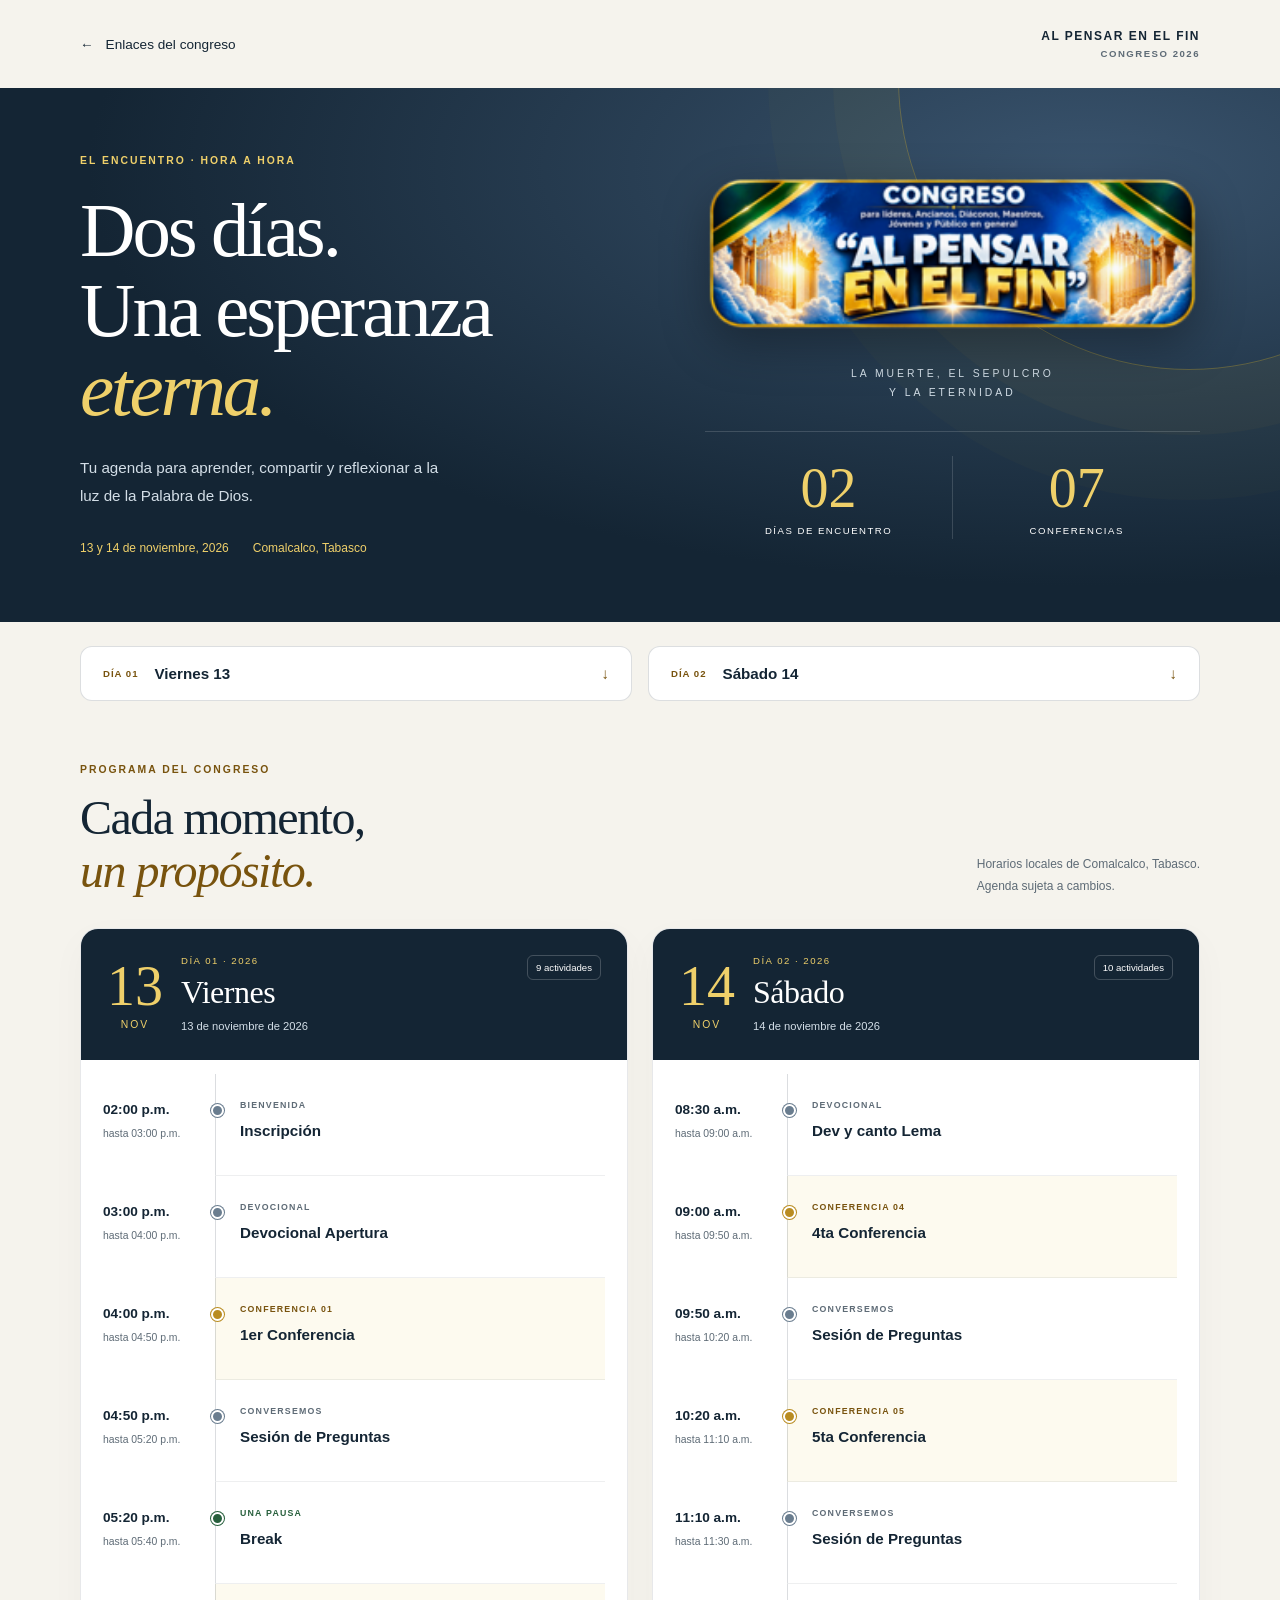
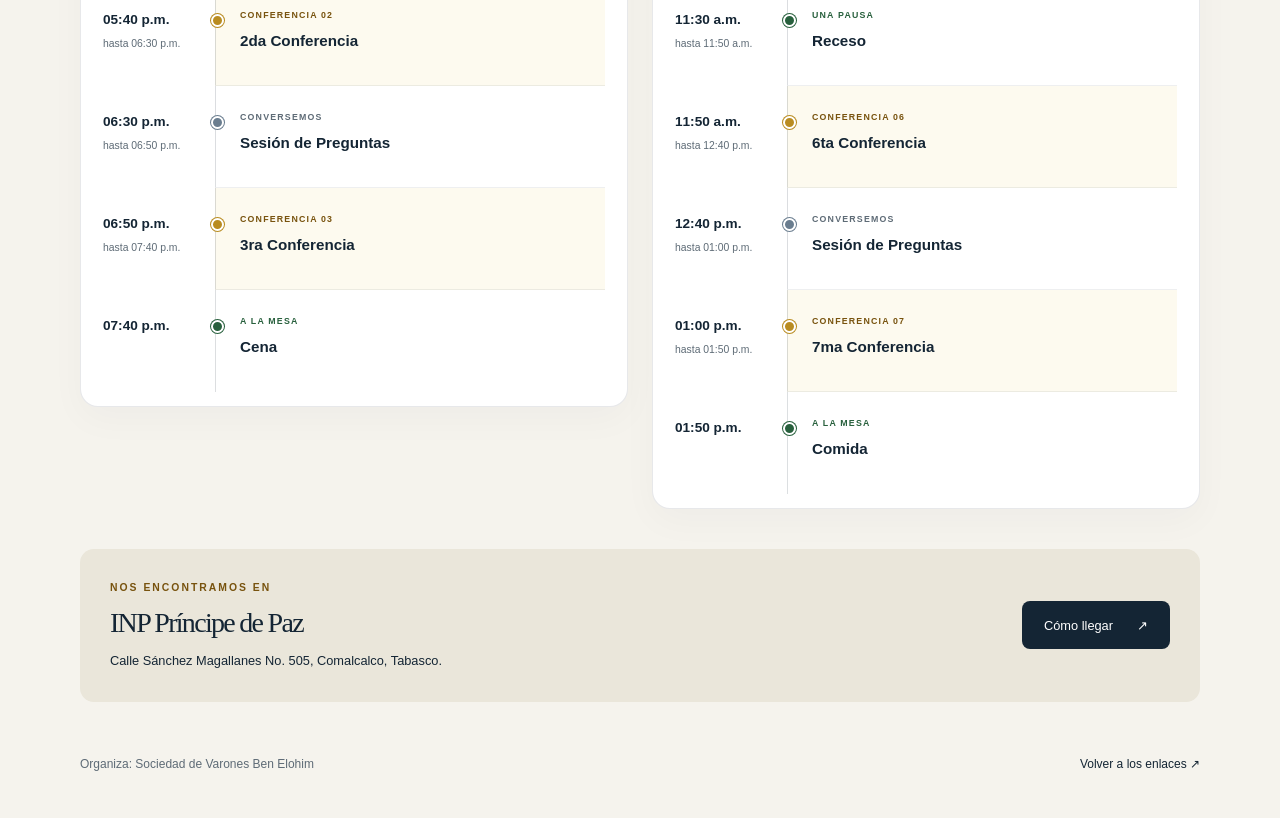
==== agenda.html @ 8ae7849b "Added agenda" ====
<!doctype html>
<html lang="es">
<head>
  <meta charset="UTF-8">
  <meta name="viewport" content="width=device-width, initial-scale=1">
  <meta name="theme-color" content="#142534">
  <meta name="description" content="Agenda del congreso Al pensar en el fin. Consulta los horarios de las conferencias y actividades del 13 y 14 de noviembre de 2026 en Comalcalco, Tabasco.">
  <title>Agenda — Al pensar en el fin</title>
  <link rel="stylesheet" href="styles.css">
  <link rel="stylesheet" href="agenda.css">
</head>
<body class="program-page">
  <a class="skip-link" href="#contenido">Saltar al contenido</a>
  <header class="program-topbar program-container">
    <a class="program-back" href="enlaces.html"><span aria-hidden="true">←</span> Enlaces del congreso</a>
    <a class="program-brand" href="index.html">AL PENSAR EN EL FIN <span>CONGRESO 2026</span></a>
  </header>
  <main id="contenido">
    <section class="program-hero" aria-labelledby="program-title">
      <div class="program-container program-hero-grid">
        <div>
          <p class="program-eyebrow">EL ENCUENTRO · HORA A HORA</p>
          <h1 id="program-title">Dos días.<br>Una esperanza<br><em>eterna.</em></h1>
          <p class="program-intro">Tu agenda para aprender, compartir y reflexionar a la luz de la Palabra de Dios.</p>
          <div class="program-facts"><span>13 y 14 de noviembre, 2026</span><span>Comalcalco, Tabasco</span></div>
        </div>
        <div class="program-art">
          <img src="img/header_img.png" alt="Congreso Al pensar en el fin" width="297" height="99" fetchpriority="high">
          <p>LA MUERTE, EL SEPULCRO<br>Y LA ETERNIDAD</p>
          <div class="program-stats"><div><strong>02</strong><span>DÍAS DE ENCUENTRO</span></div><div><strong>07</strong><span>CONFERENCIAS</span></div></div>
        </div>
      </div>
    </section>
    <div class="program-container">
      <nav class="program-days" aria-label="Ir al día de la agenda">
        <a href="#viernes"><span>DÍA 01</span> Viernes 13 <span aria-hidden="true">↓</span></a>
        <a href="#sabado"><span>DÍA 02</span> Sábado 14 <span aria-hidden="true">↓</span></a>
      </nav>
      <div class="program-section-heading"><div><p class="program-eyebrow">PROGRAMA DEL CONGRESO</p><h2>Cada momento,<br><em>un propósito.</em></h2></div><p>Horarios locales de Comalcalco, Tabasco.<br>Agenda sujeta a cambios.</p></div>
      <div class="program-grid">
        <section class="program-day" id="viernes" aria-labelledby="viernes-title">
          <header class="program-day-header"><div class="program-day-number" aria-hidden="true">13<span>NOV</span></div><div><p>DÍA 01 · 2026</p><h2 id="viernes-title">Viernes</h2><time datetime="2026-11-13">13 de noviembre de 2026</time></div><span class="program-day-total">9 actividades</span></header>
          <ol class="program-timeline">
            <li><div class="program-hours"><time datetime="2026-11-13T14:00:00-06:00">02:00 p.m.</time><span>hasta <time datetime="2026-11-13T15:00:00-06:00">03:00 p.m.</time></span></div><div class="program-activity"><span class="program-category">BIENVENIDA</span><h3>Inscripción</h3></div></li>
            <li><div class="program-hours"><time datetime="2026-11-13T15:00:00-06:00">03:00 p.m.</time><span>hasta <time datetime="2026-11-13T16:00:00-06:00">04:00 p.m.</time></span></div><div class="program-activity"><span class="program-category">DEVOCIONAL</span><h3>Devocional Apertura</h3></div></li>
            <li class="program-conference"><div class="program-hours"><time datetime="2026-11-13T16:00:00-06:00">04:00 p.m.</time><span>hasta <time datetime="2026-11-13T16:50:00-06:00">04:50 p.m.</time></span></div><div class="program-activity"><span class="program-category">CONFERENCIA 01</span><h3>1er Conferencia</h3></div></li>
            <li><div class="program-hours"><time datetime="2026-11-13T16:50:00-06:00">04:50 p.m.</time><span>hasta <time datetime="2026-11-13T17:20:00-06:00">05:20 p.m.</time></span></div><div class="program-activity"><span class="program-category">CONVERSEMOS</span><h3>Sesión de Preguntas</h3></div></li>
            <li class="program-break"><div class="program-hours"><time datetime="2026-11-13T17:20:00-06:00">05:20 p.m.</time><span>hasta <time datetime="2026-11-13T17:40:00-06:00">05:40 p.m.</time></span></div><div class="program-activity"><span class="program-category">UNA PAUSA</span><h3>Break</h3></div></li>
            <li class="program-conference"><div class="program-hours"><time datetime="2026-11-13T17:40:00-06:00">05:40 p.m.</time><span>hasta <time datetime="2026-11-13T18:30:00-06:00">06:30 p.m.</time></span></div><div class="program-activity"><span class="program-category">CONFERENCIA 02</span><h3>2da Conferencia</h3></div></li>
            <li><div class="program-hours"><time datetime="2026-11-13T18:30:00-06:00">06:30 p.m.</time><span>hasta <time datetime="2026-11-13T18:50:00-06:00">06:50 p.m.</time></span></div><div class="program-activity"><span class="program-category">CONVERSEMOS</span><h3>Sesión de Preguntas</h3></div></li>
            <li class="program-conference"><div class="program-hours"><time datetime="2026-11-13T18:50:00-06:00">06:50 p.m.</time><span>hasta <time datetime="2026-11-13T19:40:00-06:00">07:40 p.m.</time></span></div><div class="program-activity"><span class="program-category">CONFERENCIA 03</span><h3>3ra Conferencia</h3></div></li>
            <li class="program-break"><div class="program-hours"><time datetime="2026-11-13T19:40:00-06:00">07:40 p.m.</time></div><div class="program-activity"><span class="program-category">A LA MESA</span><h3>Cena</h3></div></li>
          </ol>
        </section>
        <section class="program-day" id="sabado" aria-labelledby="sabado-title">
          <header class="program-day-header"><div class="program-day-number" aria-hidden="true">14<span>NOV</span></div><div><p>DÍA 02 · 2026</p><h2 id="sabado-title">Sábado</h2><time datetime="2026-11-14">14 de noviembre de 2026</time></div><span class="program-day-total">10 actividades</span></header>
          <ol class="program-timeline">
            <li><div class="program-hours"><time datetime="2026-11-14T08:30:00-06:00">08:30 a.m.</time><span>hasta <time datetime="2026-11-14T09:00:00-06:00">09:00 a.m.</time></span></div><div class="program-activity"><span class="program-category">DEVOCIONAL</span><h3>Dev y canto Lema</h3></div></li>
            <li class="program-conference"><div class="program-hours"><time datetime="2026-11-14T09:00:00-06:00">09:00 a.m.</time><span>hasta <time datetime="2026-11-14T09:50:00-06:00">09:50 a.m.</time></span></div><div class="program-activity"><span class="program-category">CONFERENCIA 04</span><h3>4ta Conferencia</h3></div></li>
            <li><div class="program-hours"><time datetime="2026-11-14T09:50:00-06:00">09:50 a.m.</time><span>hasta <time datetime="2026-11-14T10:20:00-06:00">10:20 a.m.</time></span></div><div class="program-activity"><span class="program-category">CONVERSEMOS</span><h3>Sesión de Preguntas</h3></div></li>
            <li class="program-conference"><div class="program-hours"><time datetime="2026-11-14T10:20:00-06:00">10:20 a.m.</time><span>hasta <time datetime="2026-11-14T11:10:00-06:00">11:10 a.m.</time></span></div><div class="program-activity"><span class="program-category">CONFERENCIA 05</span><h3>5ta Conferencia</h3></div></li>
            <li><div class="program-hours"><time datetime="2026-11-14T11:10:00-06:00">11:10 a.m.</time><span>hasta <time datetime="2026-11-14T11:30:00-06:00">11:30 a.m.</time></span></div><div class="program-activity"><span class="program-category">CONVERSEMOS</span><h3>Sesión de Preguntas</h3></div></li>
            <li class="program-break"><div class="program-hours"><time datetime="2026-11-14T11:30:00-06:00">11:30 a.m.</time><span>hasta <time datetime="2026-11-14T11:50:00-06:00">11:50 a.m.</time></span></div><div class="program-activity"><span class="program-category">UNA PAUSA</span><h3>Receso</h3></div></li>
            <li class="program-conference"><div class="program-hours"><time datetime="2026-11-14T11:50:00-06:00">11:50 a.m.</time><span>hasta <time datetime="2026-11-14T12:40:00-06:00">12:40 p.m.</time></span></div><div class="program-activity"><span class="program-category">CONFERENCIA 06</span><h3>6ta Conferencia</h3></div></li>
            <li><div class="program-hours"><time datetime="2026-11-14T12:40:00-06:00">12:40 p.m.</time><span>hasta <time datetime="2026-11-14T13:00:00-06:00">01:00 p.m.</time></span></div><div class="program-activity"><span class="program-category">CONVERSEMOS</span><h3>Sesión de Preguntas</h3></div></li>
            <li class="program-conference"><div class="program-hours"><time datetime="2026-11-14T13:00:00-06:00">01:00 p.m.</time><span>hasta <time datetime="2026-11-14T13:50:00-06:00">01:50 p.m.</time></span></div><div class="program-activity"><span class="program-category">CONFERENCIA 07</span><h3>7ma Conferencia</h3></div></li>
            <li class="program-break"><div class="program-hours"><time datetime="2026-11-14T13:50:00-06:00">01:50 p.m.</time></div><div class="program-activity"><span class="program-category">A LA MESA</span><h3>Comida</h3></div></li>
          </ol>
        </section>
      </div>
      <aside class="program-venue" aria-labelledby="venue-title"><div><p class="program-eyebrow">NOS ENCONTRAMOS EN</p><h2 id="venue-title">INP Príncipe de Paz</h2><address>Calle Sánchez Magallanes No. 505, Comalcalco, Tabasco.</address></div><a href="https://www.google.com/maps/search/?api=1&amp;query=Calle+S%C3%A1nchez+Magallanes+505+Comalcalco+Tabasco" target="_blank" rel="noopener noreferrer">Cómo llegar <span aria-hidden="true">↗</span></a></aside>
    </div>
  </main>
  <footer class="program-footer program-container"><p>Organiza: Sociedad de Varones Ben Elohim</p><a href="enlaces.html">Volver a los enlaces <span aria-hidden="true">↗</span></a></footer>
</body>
</html>
---- styles.css ----
@charset "UTF-8";

:root {
  --space: #1B2A4A;
  --cerulean: #1B2A4A;
  --sky: #5B9BD5;
  --fire: #E3422A;
  --gold: #E5B824;
  --green: #13522E;
  --paper: #FFFFFF;
  --ink: #1B2A4A;
  --muted: #1b2a4acc;
  --border: #1b2a4a26;
}

* { box-sizing: border-box; }
html { scroll-behavior: smooth; scroll-padding-top: 100px; }
body { margin: 0; background: var(--paper); color: var(--ink); font-family: Arial, Helvetica, sans-serif; -webkit-font-smoothing: antialiased; }
a { color: inherit; text-decoration: none; }
button { font: inherit; cursor: pointer; }
a, button, summary { -webkit-tap-highlight-color: transparent; }
:focus-visible { outline: 3px solid var(--cerulean); outline-offset: 6px; }
::selection { background: var(--sky); color: var(--space); }
.container { width: min(1200px, calc(100% - 112px)); margin-inline: auto; }
.skip-link { position: fixed; top: -100px; left: 20px; padding: 14px; background: white; z-index: 20; }
.skip-link:focus { top: 10px; }
.site-header { min-height: 100px; display: flex; align-items: center; justify-content: space-between; gap: 30px; padding: 20px 56px; max-width: 1600px; margin: auto; }
.brand { display: flex; align-items: center; gap: 13px; flex-shrink: 0; }
.brand svg { width: 34px; height: 42px; stroke: var(--ink); stroke-width: 1.5; fill: none; }
.brand span { font-size: 11px; letter-spacing: 2px; line-height: 1.6; }
.brand strong { font-size: 13px; letter-spacing: 2.6px; color: var(--fire); }
nav { display: flex; align-items: center; gap: 30px; font-size: 12px; }
nav > a:not(.nav-cta):hover { color: var(--cerulean); }
.nav-cta { padding: 14px 18px; border: 1px solid var(--border); }
.nav-cta span { margin-left: 18px; color: var(--cerulean); }
.nav-cta:hover { border-color: var(--cerulean); }
.menu-toggle { display: none; }
.hero { background: linear-gradient(180deg, var(--sky), var(--paper)); color: var(--ink); position: relative; overflow: hidden; }
.hero::before { content: ""; position: absolute; inset: 0; z-index: 1; background: linear-gradient(90deg, #fffffff2 0%, #ffffffd9 30%, #ffffff66 55%, #ffffff00 80%); pointer-events: none; }
.hero-inner { display: grid; grid-template-columns: 1fr 1fr; position: relative; z-index: 2; min-height: 675px; align-items: center; pointer-events: none; }
.hero-copy { padding: 62px 0 50px; position: relative; z-index: 1; }
.hero-copy > * { pointer-events: auto; }
.eyebrow { font-size: 10px; font-weight: 600; letter-spacing: 2.3px; line-height: 1.8; margin: 0 0 30px; }
.hero .eyebrow { color: var(--ink); display: flex; align-items: center; gap: 12px; }
.little-line { height: 1px; width: 28px; background: var(--fire); }
h1, h2, h3, p { margin-top: 0; }
h1, h2 { font-family: Georgia, "Times New Roman", serif; font-weight: 400; }
h1 { font-size: clamp(80px, 8.2vw, 122px); letter-spacing: -5px; line-height: .99; margin-bottom: 30px; }
h1 em { color: var(--fire); font-weight: 400; }
.hero-description { font-family: Georgia, "Times New Roman", serif; font-size: 20px; color: var(--ink); max-width: 430px; line-height: 1.65; margin-bottom: 28px; }
.button { display: inline-flex; align-items: center; justify-content: space-between; gap: 35px; padding: 18px 24px; font-size: 12px; font-weight: 600; border: 1px solid transparent; min-height: 52px; transition: background .2s, transform .2s; }
.button-gold { background: var(--gold); color: var(--space); }
.button-gold:hover { background: var(--paper); border-color: var(--gold); transform: translateY(-2px); }
.button span { font-size: 19px; font-weight: 400; }
.hero-link { display: inline-flex; align-items: center; gap: 30px; min-height: 48px; padding: 10px 0; border-bottom: 1px solid currentColor; color: var(--ink); font-size: 12px; font-weight: 600; letter-spacing: .3px; transition: color .2s; }
.hero-link span { font-size: 20px; font-weight: 400; color: var(--fire); transition: transform .2s; }
.hero-link:hover { color: var(--fire); }
.hero-link:hover span { transform: translate(3px, -3px); }
.hero-caption { margin: 24px 0 0; color: var(--ink); font-size: 11px; line-height: 1.8; }
.hero-art { position: absolute; inset: 0; overflow: hidden; background: var(--space); color: var(--paper); }
.hero-video { position: absolute; inset: 0; width: 100%; height: 100%; object-fit: cover; }
.video-open { position: absolute; z-index: 3; bottom: 120px; right: 32px; width: 44px; height: 44px; padding: 10px; display: grid; place-items: center; border: 1px solid #ffffff66; border-radius: 6px; color: var(--paper); background: #1b2a4a80; }
.video-open:hover { background: var(--space); border-color: var(--paper); }
.video-open:focus-visible { outline-color: var(--gold); }
.video-open svg { width: 22px; height: 22px; }
.video-status { position: absolute; z-index: 2; top: 30%; left: 55%; right: 20px; text-align: center; font-size: 12px; line-height: 1.6; pointer-events: none; }
.video-status:not(:empty) { background: var(--space); padding: 12px; }
body:has(.video-dialog[open]) { overflow: hidden; }
.video-dialog { width: min(1000px, calc(100% - 32px)); max-height: calc(100dvh - 32px); padding: 20px; border: 1px solid var(--gold); border-radius: 8px; background: var(--space); color: var(--paper); }
.video-dialog::backdrop { background: #1b2a4ae6; }
.video-dialog-header { display: flex; align-items: center; justify-content: space-between; gap: 16px; margin-bottom: 18px; }
.video-dialog h2 { font-size: 26px; letter-spacing: -.5px; margin: 0; }
.video-close { background: transparent; color: var(--paper); border: 1px solid var(--paper); padding: 10px 14px; flex-shrink: 0; }
.video-close span { margin-left: 10px; }
.video-dialog video { display: block; width: 100%; max-height: 65dvh; background: #000; }
.player-status { font-size: 13px; line-height: 1.6; margin: 12px 0; }
.video-direct-link { font-size: 12px; text-decoration: underline; text-underline-offset: 3px; }
.hero-meta-bar { position: relative; z-index: 2; background: var(--paper); color: var(--ink); border-block: 1px solid var(--border); }
.hero-meta { position: relative; display: flex; align-items: center; gap: 60px; padding-block: 27px; }
.hero-meta > div { display: flex; align-items: center; gap: 16px; }
.meta-icon { font-size: 29px; font-weight: 400; color: var(--fire); }
.hero-meta p { margin: 0; display: grid; gap: 7px; }
.hero-meta p span { font-size: 8px; letter-spacing: 1.8px; color: var(--muted); }
.hero-meta strong { font-size: 12px; font-weight: 400; }
.discover { margin-left: auto; font-size: 11px; display: flex; align-items: center; gap: 35px; }
.discover:hover { color: var(--fire); }
.discover span { color: var(--fire); font-size: 22px; }
.audience-strip { border-bottom: 1px solid var(--border); background: #5b9bd514; }
.audience-strip .container { display: flex; align-items: center; justify-content: space-between; padding-block: 25px; gap: 25px; }
.audience-strip span { font-size: 8px; letter-spacing: 1.7px; font-weight: 600; white-space: nowrap; }
.audience-strip p { margin: 0; font-size: 12px; color: var(--ink); line-height: 1.7; }
.audience-strip b { font-weight: 400; padding-inline: 13px; color: var(--fire); }
.section { padding-block: 105px; }
.overview { display: grid; grid-template-columns: 1fr 1fr; gap: 85px; }
.section .eyebrow { color: var(--cerulean); margin-bottom: 24px; }
h2 { font-size: clamp(37px, 4vw, 55px); line-height: 1.13; letter-spacing: -1.7px; margin-bottom: 28px; }
h2 em { font-weight: 400; color: var(--cerulean); }
.section-mark { display: block; font-size: 58px; color: var(--cerulean); margin-top: 38px; }
.overview-copy { padding-top: 43px; }
.overview-copy > p { line-height: 1.85; font-size: 14px; color: var(--muted); }
.overview-copy .lead { font-size: 20px; line-height: 1.6; color: var(--space); margin-bottom: 20px; }
.questions { margin-top: 30px; border-top: 1px solid var(--border); padding-top: 25px; }
.small-label { font-size: 9px; font-weight: 600; letter-spacing: 1.8px; margin-bottom: 18px; }
.questions > p:not(.small-label) { font-family: Georgia, "Times New Roman", serif; font-size: 16px; margin-bottom: 12px; }
.principles-section { background: #5b9bd514; }
.section-heading { display: flex; justify-content: space-between; gap: 40px; align-items: flex-end; margin-bottom: 48px; }
.section-heading h2 { margin-bottom: 0; }
.section-heading > p { font-size: 13px; color: var(--muted); line-height: 1.8; margin-bottom: 4px; max-width: 320px; }
.principles-grid { display: grid; grid-template-columns: repeat(4, 1fr); border-top: 1px solid var(--border); }
.principles-grid article { padding: 30px 28px 0; border-right: 1px solid var(--border); position: relative; }
.principles-grid article:first-child { padding-left: 0; }
.principles-grid article:last-child { padding-right: 0; border-right: 0; }
.principle-number { position: absolute; right: 24px; top: 30px; color: var(--muted); font-size: 10px; }
.principles-grid svg { display: block; width: 36px; height: 36px; fill: none; stroke: var(--cerulean); stroke-width: 1.3; margin-bottom: 30px; }
.principles-grid h3 { font-family: Georgia, "Times New Roman", serif; font-size: 24px; font-weight: 400; line-height: 1.2; margin-bottom: 17px; }
.principles-grid p { font-size: 12px; line-height: 1.85; color: var(--muted); margin: 0; max-width: 210px; }
.topic-list { border-top: 1px solid var(--border); }
.topic-list details, .topic-static { border-bottom: 1px solid var(--border); }
summary, .topic-static { display: flex; gap: 30px; align-items: center; padding: 27px 8px; }
summary { cursor: pointer; list-style: none; }
summary::-webkit-details-marker { display: none; }
.topic-number { color: var(--cerulean); font-size: 11px; min-width: 26px; }
.topic-list h3 { margin: 0; font-family: Georgia, "Times New Roman", serif; font-size: 27px; font-weight: 400; }
.topic-toggle { margin-left: auto; width: 30px; height: 30px; border: 1px solid var(--border); border-radius: 50%; display: grid; place-items: center; flex-shrink: 0; color: var(--cerulean); }
.topic-toggle::before { content: "+"; font-size: 21px; font-weight: 400; }
details[open] .topic-toggle::before { content: "−"; }
details[open] { background: #5b9bd514; }
.topic-list details p { margin: -8px 55px 28px 64px; color: var(--muted); font-size: 14px; line-height: 1.8; }
summary:hover h3 { color: var(--cerulean); }
.event-section { background: var(--space); color: white; position: relative; overflow: hidden; }
.event-section::before { content: ""; position: absolute; width: 600px; height: 600px; border: 1px solid #e5b82433; border-radius: 50%; right: -200px; top: -100px; box-shadow: 0 0 0 65px #e5b8240d, 0 0 0 130px #e5b82408; }
.event-inner { padding-block: 80px; display: grid; grid-template-columns: 1.4fr 1fr; align-items: center; gap: 80px; position: relative; }
.event-copy .eyebrow { color: var(--paper); }
.event-copy h2 { font-size: clamp(40px, 4.4vw, 60px); }
.event-copy h2 em { color: var(--gold); }
.event-copy > p:not(.eyebrow):not(.calendar-status) { color: var(--paper); font-size: 13px; line-height: 1.8; margin-bottom: 30px; }
.calendar-status { font-size: 11px; color: var(--paper); margin: 12px 0 0; min-height: 15px; }
.date-card { text-align: center; padding: 40px 25px 28px; border: 1px solid var(--gold); background: var(--green); }
.date-card > span { display: block; font-size: 11px; letter-spacing: 5px; color: var(--paper); }
.date-card > strong { display: block; font-family: Georgia, "Times New Roman", serif; font-size: clamp(64px, 6vw, 86px); font-weight: 400; margin: 16px 0 10px; white-space: nowrap; }
.date-card i { font-size: 42px; color: var(--gold); }
.date-location { border-top: 1px solid #e5b82466; margin-top: 30px; padding-top: 23px; font-size: 14px; }
.venue-logo { display: block; width: min(100%, 90px); height: auto; margin: 0 auto 18px; }
.date-card p { color: var(--paper); font-size: 11px; line-height: 1.8; margin: 13px 0 0; }
.date-card address { font-size: 13px; font-style: normal; line-height: 1.8; margin-top: 16px; }
.scripture-section { background: var(--green); color: var(--paper); padding-block: 65px; text-align: center; }
.scripture-section figure { margin-block: 0; }
.scripture-section blockquote { max-width: 860px; margin: 0 auto 24px; font: italic 28px/1.6 Georgia, "Times New Roman", serif; }
.scripture-section figcaption { color: var(--gold); font-size: 11px; letter-spacing: 2px; }
.speaker-section { display: grid; grid-template-columns: 1fr 2fr; gap: 30px; align-items: center; }
.speaker-portrait img { display: block; width: min(100%, 243px); height: auto; }
.speaker-title { color: var(--muted); font-size: 15px; margin-bottom: 12px; }
.speaker-section h2 { margin: 0; }
.agenda-grid { display: grid; grid-template-columns: 1fr 1fr; gap: 28px; }
.agenda-day { border: 1px solid var(--border); border-radius: 12px; padding: 28px; background: var(--paper); }
.agenda-header { display: flex; align-items: center; gap: 18px; border-bottom: 1px solid var(--border); padding-bottom: 26px; margin-bottom: 10px; }
.agenda-date { display: grid; justify-items: center; background: #5b9bd514; border-radius: 8px; padding: 12px 15px; font: 34px/1 Georgia, "Times New Roman", serif; }
.agenda-date > span { font: 9px/1.5 Arial, Helvetica, sans-serif; letter-spacing: 2px; margin-top: 6px; }
.day-tag { margin-left: auto; font-size: 8px; letter-spacing: 1px; color: var(--muted); white-space: nowrap; }
.agenda-day h3, .registration-grid h3 { font: 28px/1.3 Georgia, "Times New Roman", serif; font-weight: 400; margin-bottom: 24px; }
.agenda-header h3 { margin: 0; }
.agenda-day h3 time { display: block; font: 12px/1.8 Arial, Helvetica, sans-serif; color: var(--muted); margin-top: 8px; }
.agenda-day ul { list-style: none; margin: 0; padding: 8px 0 0; }
.agenda-day li { position: relative; display: grid; grid-template-columns: 88px 1fr; gap: 18px; padding: 20px 0 20px 24px; font-size: 13px; line-height: 1.6; }
.agenda-day li::before { content: ""; position: absolute; left: 3px; top: 26px; width: 7px; height: 7px; border: 2px solid var(--fire); border-radius: 50%; background: var(--paper); z-index: 1; }
.agenda-day li:not(:last-child)::after { content: ""; position: absolute; left: 8px; top: 34px; bottom: -27px; width: 1px; background: var(--border); }
.agenda-day li time { color: var(--muted); font-variant-numeric: tabular-nums; }
.registration-section { background: #5b9bd514; }
.registration-grid { display: grid; grid-template-columns: repeat(3, minmax(0, 1fr)); gap: 22px; align-items: start; }
.registration-grid article { border: 1px solid var(--border); border-radius: 12px; padding: 28px 24px; background: var(--paper); min-width: 0; }
.registration-step { display: block; font-size: 8px; letter-spacing: 1.3px; color: var(--muted); margin-bottom: 22px; }
.registration-grid p, .registration-grid ul { font-size: 13px; line-height: 1.85; color: var(--muted); }
.registration-grid p { margin: 20px 0 8px; }
.registration-grid ul { padding-left: 18px; margin-bottom: 0; }
.contact-action { display: flex; align-items: center; gap: 12px; padding: 23px 0; border-top: 1px solid var(--border); font-size: 18px; font-variant-numeric: tabular-nums; }
.contact-action > svg { width: 25px; height: 25px; fill: none; stroke: var(--green); stroke-width: 1.4; flex-shrink: 0; }
.contact-action small { display: block; font-size: 8px; letter-spacing: 1.5px; color: var(--muted); margin-bottom: 8px; }
.contact-action > span:last-child { margin-left: auto; color: var(--fire); }
.contact-action:hover, .receipt-link:hover { color: var(--fire); }
.bank-card { position: relative; isolation: isolate; overflow: hidden; border-radius: 14px; padding: 22px; color: var(--paper); background: linear-gradient(125deg, var(--space), #304a77); box-shadow: 0 12px 25px #1b2a4a26; }
.bank-card::before { content: ""; position: absolute; z-index: -1; width: 220px; height: 220px; border: 1px solid #ffffff26; border-radius: 50%; right: -100px; top: -50px; box-shadow: 0 0 0 30px #ffffff08, 0 0 0 60px #ffffff05; }
.bank-card-top { display: flex; justify-content: space-between; align-items: center; gap: 8px; }
.bank-card-top strong { font-size: 17px; }
.bank-card-top > span { font-size: 7px; letter-spacing: 1px; }
.card-chip { display: block; width: 34px; height: 27px; margin: 24px 0 18px; fill: var(--gold); stroke: var(--space); stroke-width: .8; }
.bank-label { display: block; font-size: 7px; letter-spacing: 1.3px; color: #ffffffcc; }
.account-number { display: block; font: 400 clamp(14px, 1.45vw, 21px)/1.6 "Courier New", monospace; white-space: nowrap; margin: 7px 0 20px; user-select: all; }
.bank-holder { display: block; font-size: 13px; margin-top: 7px; }
.copy-account { display: flex; width: 100%; justify-content: space-between; align-items: center; gap: 10px; margin-top: 23px; padding: 12px 0; font-size: 11px; color: var(--ink); border: 0; border-bottom: 1px solid var(--border); background: transparent; }
.copy-account svg { width: 17px; height: 17px; fill: none; stroke: currentColor; stroke-width: 1.4; }
.copy-account:hover { color: var(--fire); }
.registration-grid .copy-status { margin: 10px 0 0; font-size: 11px; line-height: 1.6; }
.receipt-checklist { list-style: none; counter-reset: receipt; padding: 0; margin: 22px 0 28px; }
.receipt-checklist li { counter-increment: receipt; display: flex; align-items: center; gap: 12px; padding: 10px 0; font-size: 12px; line-height: 1.6; }
.receipt-checklist li::before { content: counter(receipt, decimal-leading-zero); display: grid; place-items: center; width: 28px; height: 28px; border-radius: 50%; background: #5b9bd514; color: var(--ink); font-size: 9px; flex-shrink: 0; }
.receipt-link { display: flex; align-items: center; justify-content: space-between; gap: 10px; border-top: 1px solid var(--border); padding-top: 20px; font-size: 12px; }
.receipt-link span { color: var(--fire); font-size: 18px; }
.organizer-section { padding-block: 65px; text-align: center; border-bottom: 1px solid var(--border); }
.organizer-section .eyebrow { margin-bottom: 18px; }
.organizer-logo-link { display: block; width: min(100%, 240px); margin: 0 auto 24px; }
.organizer-logo-link .organizer-logo { margin: 0; }
.organizer-logo { display: block; width: min(100%, 240px); height: auto; margin: 0 auto 24px; }
.organizer-section h2 { margin-bottom: 15px; }
.organizer-section > p:last-child { color: var(--muted); font-size: 13px; margin: 0; }
.site-footer { padding-block: 48px 30px; background: var(--paper); }
.footer-church-logo { display: block; width: min(100%, 620px); height: auto; margin: 0 auto 36px; }
.footer-bottom { display: flex; justify-content: space-between; align-items: center; gap: 25px; padding-top: 25px; border-top: 1px solid var(--border); }
.footer-brand { font-size: 10px; font-weight: 600; letter-spacing: 1.2px; line-height: 1.8; }
.footer-brand span { display: block; font-size: 8px; font-weight: 400; letter-spacing: 2px; color: var(--muted); }
.site-footer p { margin: 0; font-size: 10px; color: var(--muted); }
.footer-bottom > a:last-child { font-size: 10px; white-space: nowrap; }
.footer-bottom > a:last-child span { padding-left: 15px; color: var(--cerulean); }

@media (min-width: 1600px) {
  .hero-inner { min-height: 740px; }
}
@media (max-width: 1050px) {
  .registration-grid { grid-template-columns: 1fr 1fr; }
  .receipt-card { grid-column: 1 / -1; }
  .container { width: calc(100% - 64px); }
  .site-header { padding-inline: 32px; }
  nav { gap: 20px; font-size: 11px; }
  .nav-cta { padding-inline: 12px; }
  .hero-inner { min-height: 610px; }
  h1 { font-size: 90px; }
  .hero-meta { gap: 30px; }
  .discover { gap: 15px; }
  .audience-strip .container { flex-direction: column; gap: 8px; align-items: flex-start; }
  .audience-strip b { padding-inline: 10px; }
  .overview { gap: 45px; }
  .principles-grid article { padding-inline: 18px; }
  .principles-grid h3 { font-size: 21px; }
  .event-inner { gap: 45px; }
}
@media (max-width: 760px) {
  .speaker-section, .agenda-grid, .registration-grid { grid-template-columns: 1fr; gap: 32px; }
  .scripture-section blockquote { font-size: 23px; }
  .receipt-card { grid-column: auto; }
  .agenda-day { padding: 22px 18px; }
  .agenda-header { gap: 12px; }
  .agenda-header h3 { font-size: 24px; }
  .agenda-day h3 time { font-size: 10px; }
  .agenda-date { font-size: 29px; padding: 10px 12px; }
  .day-tag { font-size: 7px; }
  .agenda-day li { grid-template-columns: 78px 1fr; gap: 12px; font-size: 12px; }
  .account-number { font-size: clamp(15px, 4.7vw, 23px); }
  html { scroll-padding-top: 24px; }
  .container { width: calc(100% - 40px); }
  .site-header { min-height: 80px; padding: 16px 20px; flex-wrap: wrap; gap: 0; }
  .brand svg { width: 27px; height: 35px; }
  .brand span { font-size: 9px; }
  .brand strong { font-size: 11px; }
  .menu-toggle { display: flex; align-items: center; gap: 12px; border: 1px solid var(--border); background: transparent; color: var(--space); padding: 10px 12px; font-size: 12px; }
  nav { width: 100%; padding: 24px 0 8px; flex-direction: column; align-items: stretch; gap: 0; }
  .js nav:not(.is-open) { display: none; }
  nav > a { padding: 15px 5px; }
  nav .nav-cta { margin-top: 10px; padding: 15px; }
  .hero-inner { grid-template-columns: 1fr; min-height: auto; }
  .hero-copy { padding: 48px 0 190px; }
  .eyebrow { font-size: 9px; letter-spacing: 1.8px; }
  h1 { font-size: clamp(76px, 16vw, 110px); letter-spacing: -4px; }
  .hero-description { font-size: 18px; }
  .hero-caption { font-size: 10px; }
  .hero::before { background: linear-gradient(180deg, #fffffff2, #ffffffd9 45%, #ffffff00 75%); }
  .video-open { right: 20px; bottom: 275px; }
  .video-status { top: auto; bottom: 385px; left: 20px; }
  .video-dialog h2 { font-size: 22px; }
  .hero-meta { flex-wrap: wrap; gap: 24px; padding-block: 26px; }
  .hero-meta > div { width: 100%; }
  .hero-meta p span { font-size: 8px; }
  .hero-meta strong { font-size: 13px; }
  .discover { margin: 0; padding-top: 8px; }
  .audience-strip .container { padding-block: 22px; }
  .audience-strip p { font-size: 11px; }
  .audience-strip b { padding-inline: 5px; }
  .section { padding-block: 65px; }
  .overview { grid-template-columns: 1fr; gap: 15px; }
  h2 { font-size: 39px; letter-spacing: -1.3px; }
  .section-mark { display: none; }
  .overview-copy { padding-top: 0; }
  .overview-copy .lead { font-size: 18px; }
  .overview-copy > p { font-size: 13px; }
  .section-heading { flex-direction: column; align-items: flex-start; gap: 22px; margin-bottom: 32px; }
  .section-heading > p { font-size: 12px; }
  .principles-grid { grid-template-columns: 1fr 1fr; }
  .principles-grid article { padding: 24px 18px 25px 0; border-bottom: 1px solid var(--border); }
  .principles-grid article:nth-child(2n) { border-right: 0; padding-left: 20px; padding-right: 0; }
  .principles-grid article:nth-child(n+3) { border-bottom: 0; }
  .principle-number { right: 16px; top: 26px; font-size: 9px; }
  .principles-grid article:nth-child(2n) .principle-number { right: 0; }
  .principles-grid h3 { font-size: 23px; }
  .principles-grid p { font-size: 11px; }
  .principles-grid svg { margin-bottom: 22px; }
  summary, .topic-static { padding: 24px 0; gap: 12px; }
  .topic-list h3 { font-size: 21px; line-height: 1.3; }
  .topic-number { font-size: 10px; min-width: 22px; }
  .topic-toggle { width: 25px; height: 25px; }
  .topic-list details p { margin: -7px 30px 24px 34px; font-size: 12px; }
  .event-inner { grid-template-columns: 1fr; padding-block: 60px; gap: 30px; }
  .event-copy h2 { font-size: 42px; }
  .date-card { max-width: 420px; width: 100%; justify-self: center; }
  .date-card > strong { font-size: 80px; }
  .site-footer { padding-block: 32px 28px; }
  .footer-bottom { flex-wrap: wrap; gap: 20px; }
  .site-footer p { order: 3; width: 100%; font-size: 9px; }
  .footer-bottom > a:last-child { margin-left: auto; }
}
@media (prefers-reduced-motion: reduce) {
  html { scroll-behavior: auto; }
  *, *::before, *::after { transition: none !important; }
}
---- agenda.css ----
@charset "UTF-8";

.program-page { background: #f5f3ed; color: #142534; }
.program-page :focus-visible { outline-color: #9b6400; }
.program-container { width: min(1120px, calc(100% - 48px)); margin-inline: auto; }
.program-topbar { display: flex; justify-content: space-between; align-items: center; gap: 24px; padding-block: 22px; }
.program-back { display: inline-flex; align-items: center; gap: 12px; min-height: 44px; font-size: .85rem; }
.program-back:hover, .program-footer a:hover { text-decoration: underline; text-underline-offset: 5px; }
.program-brand { font-size: .75rem; font-weight: 700; letter-spacing: 1.5px; text-align: right; line-height: 1.7; }
.program-brand span { display: block; font-size: .6rem; color: #5e6b76; }
.program-hero { position: relative; overflow: hidden; background: radial-gradient(ellipse at 85% 15%, #39536d 0, #142534 65%); color: #fff; }
.program-hero::after { content: ""; position: absolute; width: 580px; height: 580px; right: -200px; top: -300px; border: 1px solid #e5b8244d; border-radius: 50%; pointer-events: none; box-shadow: 0 0 0 65px #e5b82408, 0 0 0 130px #e5b82405; }
.program-hero-grid { position: relative; z-index: 1; display: grid; grid-template-columns: 1.1fr 1fr; align-items: center; gap: 80px; padding-block: 64px; }
.program-eyebrow { margin-bottom: 20px; font-size: .65rem; font-weight: 700; letter-spacing: 2px; line-height: 1.8; }
.program-hero .program-eyebrow { color: #efd06a; }
.program-hero h1 { font-size: clamp(52px, 6vw, 84px); line-height: 1.04; letter-spacing: -3px; margin-bottom: 24px; }
.program-hero h1 em { color: #efd06a; }
.program-intro { max-width: 380px; font-size: .95rem; line-height: 1.8; color: #d3dee7; }
.program-facts { display: flex; flex-wrap: wrap; gap: 12px 24px; margin-top: 30px; color: #efd06a; font-size: .75rem; line-height: 1.6; }
.program-art img { display: block; width: 100%; height: auto; filter: drop-shadow(0 16px 24px #0005); }
.program-art > p { margin: 28px 0; text-align: center; font-size: .65rem; line-height: 1.8; letter-spacing: 3px; color: #d3dee7; }
.program-stats { display: grid; grid-template-columns: 1fr 1fr; border-top: 1px solid #ffffff26; padding-top: 24px; text-align: center; }
.program-stats > div + div { border-left: 1px solid #ffffff26; }
.program-stats strong { display: block; color: #efd06a; font-family: Georgia, "Times New Roman", serif; font-weight: 400; font-size: 3.5rem; }
.program-stats span { font-size: .6rem; letter-spacing: 1.5px; line-height: 1.8; }
.program-days { display: grid; grid-template-columns: 1fr 1fr; gap: 16px; padding-block: 24px; }
.program-days a { display: flex; align-items: center; gap: 16px; padding: 18px 22px; border: 1px solid #14253426; border-radius: 12px; background: #fff; font-size: .95rem; font-weight: 700; }
.program-days a > span:first-child { color: #78530e; font-size: .6rem; letter-spacing: 1px; }
.program-days a > span:last-child { margin-left: auto; color: #78530e; }
.program-days > a:hover { background: #fff7da; border-color: #b98c21; }
.program-section-heading { display: flex; align-items: end; justify-content: space-between; gap: 24px; padding-block: 36px 30px; }
.program-section-heading .program-eyebrow { color: #78530e; margin-bottom: 12px; }
.program-section-heading h2 { font-size: clamp(36px, 4vw, 48px); line-height: 1.1; letter-spacing: -1.5px; margin: 0; }
.program-section-heading h2 em { color: #78530e; }
.program-section-heading > p { font-size: .75rem; line-height: 1.8; color: #5e6b76; margin-bottom: 0; }
.program-grid { display: grid; grid-template-columns: repeat(2, minmax(0, 1fr)); gap: 24px; align-items: start; }
.program-day { background: #fff; border: 1px solid #1425341a; border-radius: 18px; overflow: hidden; box-shadow: 0 12px 36px #14253408; scroll-margin-top: 24px; }
.program-day:target { outline: 2px solid #b98c21; outline-offset: 5px; }
.program-day-header { display: flex; align-items: center; gap: 18px; position: relative; padding: 26px; background: #142534; color: #fff; }
.program-day-number { color: #efd06a; font-family: Georgia, "Times New Roman", serif; font-size: 3.5rem; line-height: 1; text-align: center; }
.program-day-number > span { display: block; margin-top: 6px; font-family: Arial, Helvetica, sans-serif; font-size: .65rem; letter-spacing: 2px; }
.program-day-header p { color: #efd06a; font-size: .6rem; letter-spacing: 1.5px; margin-bottom: 8px; }
.program-day-header h2 { font-size: 2rem; margin-bottom: 6px; letter-spacing: -.5px; }
.program-day-header time { font-size: .7rem; color: #d3dee7; }
.program-day-total { margin-left: auto; align-self: start; padding: 6px 8px; border: 1px solid #ffffff33; border-radius: 6px; font-size: .6rem; white-space: nowrap; }
.program-timeline { list-style: none; margin: 0; padding: 14px 22px; }
.program-timeline > li { display: grid; grid-template-columns: 112px minmax(0, 1fr); min-height: 102px; }
.program-hours { padding-block: 26px; font-size: .85rem; line-height: 1.5; font-weight: 700; }
.program-hours > span { display: block; margin-top: 6px; font-size: .65rem; font-weight: 400; color: #5e6b76; }
.program-activity { position: relative; padding: 24px 12px 24px 24px; border-left: 1px solid #14253426; border-bottom: 1px solid #14253412; }
.program-activity::before { content: ""; position: absolute; top: 30px; left: -5px; width: 9px; height: 9px; border: 2px solid #fff; border-radius: 50%; background: #6a7d8f; box-shadow: 0 0 0 1px #6a7d8f; }
.program-category { display: block; font-size: .55rem; font-weight: 700; letter-spacing: 1.2px; color: #5e6b76; line-height: 1.7; margin-bottom: 7px; }
.program-activity h3 { font-size: .95rem; line-height: 1.5; margin: 0; overflow-wrap: anywhere; }
.program-conference .program-activity { background: #e5b82412; }
.program-conference .program-activity::before { background: #b98c21; box-shadow: 0 0 0 1px #b98c21; }
.program-conference .program-category { color: #78530e; }
.program-break .program-category { color: #28603d; }
.program-break .program-activity::before { background: #28603d; box-shadow: 0 0 0 1px #28603d; }
.program-timeline > li:last-child .program-activity { border-bottom: 0; }
.program-venue { display: flex; align-items: center; justify-content: space-between; gap: 24px; margin-block: 40px; padding: 30px; background: #eae6da; border-radius: 14px; }
.program-venue .program-eyebrow { color: #78530e; margin-bottom: 10px; }
.program-venue h2 { font-size: 1.75rem; margin-bottom: 10px; }
.program-venue address { font-size: .8rem; font-style: normal; line-height: 1.8; }
.program-venue a { display: inline-flex; align-items: center; justify-content: center; gap: 24px; min-height: 48px; padding: 14px 22px; border-radius: 8px; background: #142534; color: #fff; font-size: .8rem; white-space: nowrap; }
.program-venue a:hover { background: #2b465d; }
.program-footer { display: flex; justify-content: space-between; align-items: center; gap: 20px; padding-block: 0 30px; font-size: .75rem; line-height: 1.8; color: #5e6b76; }
.program-footer p { margin: 0; }
.program-footer a { padding-block: 12px; color: #142534; }

@media (max-width: 900px) {
  .program-hero-grid { gap: 36px; }
  .program-grid { gap: 18px; }
  .program-day-header { padding: 22px 18px; gap: 14px; flex-wrap: wrap; }
  .program-day-total { display: none; }
  .program-timeline { padding-inline: 16px; }
  .program-timeline > li { grid-template-columns: 100px minmax(0, 1fr); }
  .program-activity { padding-left: 18px; }
}

@media (max-width: 680px) {
  .program-container { width: calc(100% - 36px); }
  .program-topbar { padding-block: 12px; gap: 16px; }
  .program-back { font-size: .75rem; gap: 8px; }
  .program-brand { max-width: 140px; font-size: .6rem; }
  .program-brand span { font-size: .5rem; }
  .program-hero-grid { grid-template-columns: 1fr; padding-block: 38px; gap: 36px; }
  .program-hero h1 { font-size: clamp(46px, 11vw, 68px); letter-spacing: -2px; }
  .program-art { max-width: 420px; width: 100%; margin-inline: auto; }
  .program-art > p { margin-block: 20px; }
  .program-stats strong { font-size: 2.75rem; }
  .program-days { gap: 10px; }
  .program-days a { flex-wrap: wrap; gap: 8px; padding: 14px 12px; font-size: .8rem; }
  .program-days a > span:first-child { width: 100%; }
  .program-section-heading { display: block; padding-block: 20px 26px; }
  .program-section-heading > p { margin-top: 18px; }
  .program-grid { grid-template-columns: 1fr; gap: 28px; }
  .program-day-total { display: block; }
  .program-venue { flex-direction: column; align-items: stretch; padding: 24px; margin-block: 28px; }
  .program-footer { flex-wrap: wrap; gap: 4px; }
}

@media print {
  .program-page { background: #fff; }
  .program-topbar, .program-hero, .program-days, .program-venue, .program-footer { display: none; }
  .program-container { width: 100%; }
  .program-grid { display: block; }
  .program-day { break-inside: avoid; box-shadow: none; margin-bottom: 24px; }
  .program-day-header { background: #fff; color: #142534; }
  .program-day-header p, .program-day-header time, .program-day-number { color: #142534; }
  .program-timeline > li { min-height: 0; }
  .program-hours, .program-activity { padding-block: 12px; }
  .program-activity::before { top: 18px; }
}
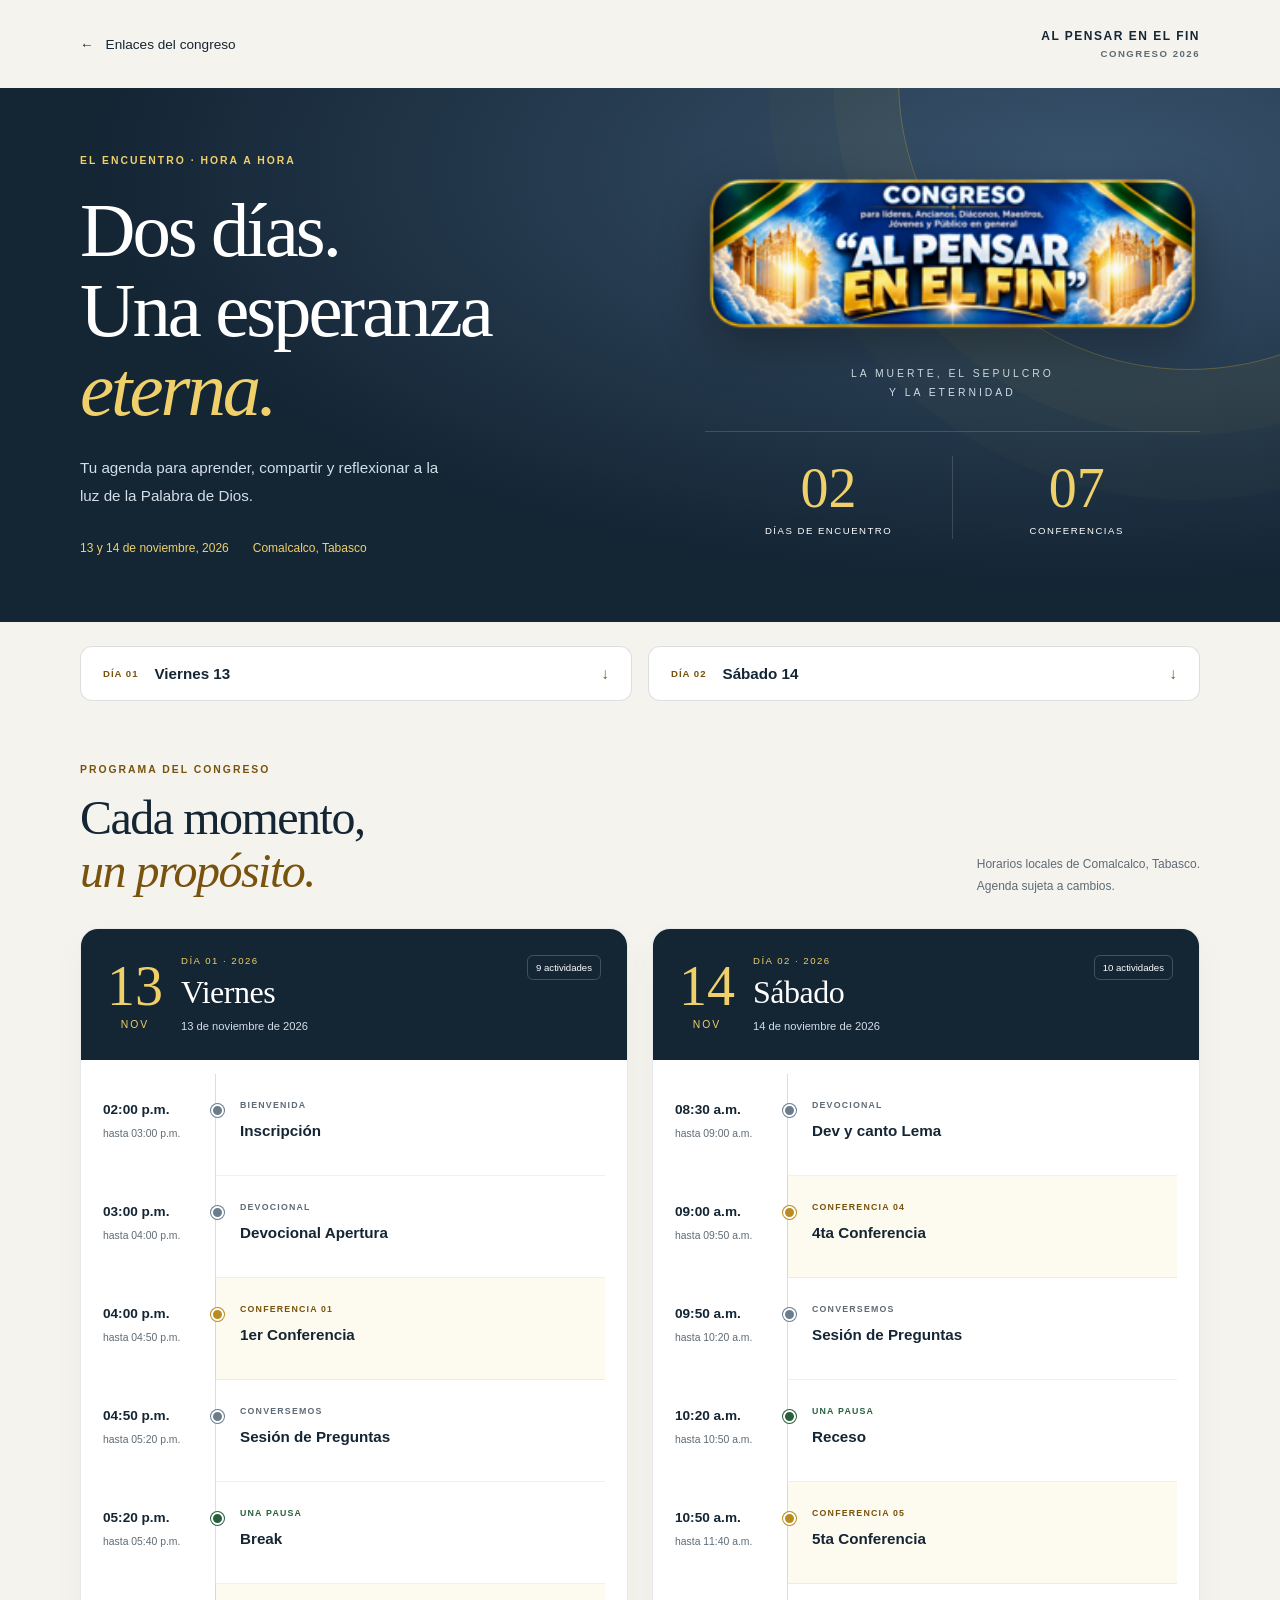
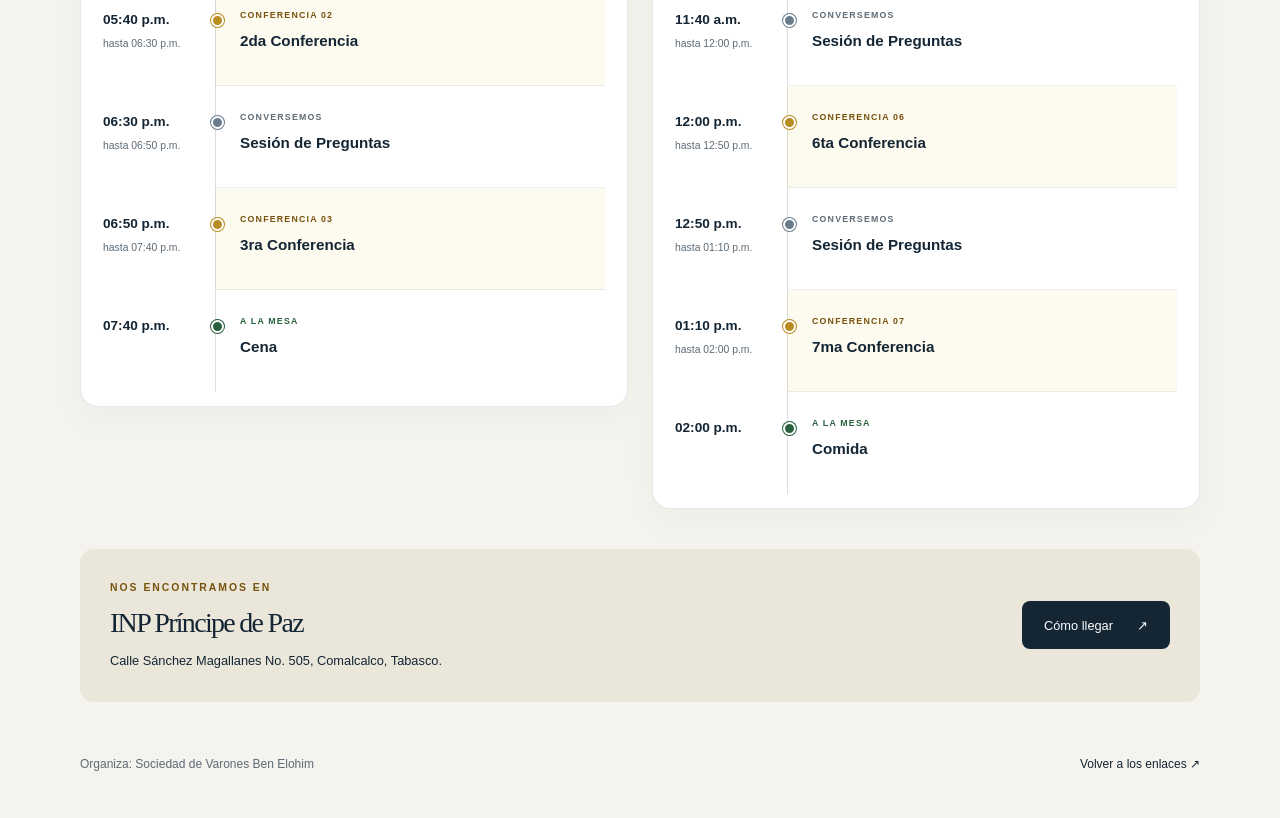
==== commit aeae76c7: "Added changes to program and information" ====
--- a/agenda.html
+++ b/agenda.html
@@ -58,17 +58,17 @@
             <li><div class="program-hours"><time datetime="2026-11-14T08:30:00-06:00">08:30 a.m.</time><span>hasta <time datetime="2026-11-14T09:00:00-06:00">09:00 a.m.</time></span></div><div class="program-activity"><span class="program-category">DEVOCIONAL</span><h3>Dev y canto Lema</h3></div></li>
             <li class="program-conference"><div class="program-hours"><time datetime="2026-11-14T09:00:00-06:00">09:00 a.m.</time><span>hasta <time datetime="2026-11-14T09:50:00-06:00">09:50 a.m.</time></span></div><div class="program-activity"><span class="program-category">CONFERENCIA 04</span><h3>4ta Conferencia</h3></div></li>
             <li><div class="program-hours"><time datetime="2026-11-14T09:50:00-06:00">09:50 a.m.</time><span>hasta <time datetime="2026-11-14T10:20:00-06:00">10:20 a.m.</time></span></div><div class="program-activity"><span class="program-category">CONVERSEMOS</span><h3>Sesión de Preguntas</h3></div></li>
-            <li class="program-conference"><div class="program-hours"><time datetime="2026-11-14T10:20:00-06:00">10:20 a.m.</time><span>hasta <time datetime="2026-11-14T11:10:00-06:00">11:10 a.m.</time></span></div><div class="program-activity"><span class="program-category">CONFERENCIA 05</span><h3>5ta Conferencia</h3></div></li>
-            <li><div class="program-hours"><time datetime="2026-11-14T11:10:00-06:00">11:10 a.m.</time><span>hasta <time datetime="2026-11-14T11:30:00-06:00">11:30 a.m.</time></span></div><div class="program-activity"><span class="program-category">CONVERSEMOS</span><h3>Sesión de Preguntas</h3></div></li>
-            <li class="program-break"><div class="program-hours"><time datetime="2026-11-14T11:30:00-06:00">11:30 a.m.</time><span>hasta <time datetime="2026-11-14T11:50:00-06:00">11:50 a.m.</time></span></div><div class="program-activity"><span class="program-category">UNA PAUSA</span><h3>Receso</h3></div></li>
-            <li class="program-conference"><div class="program-hours"><time datetime="2026-11-14T11:50:00-06:00">11:50 a.m.</time><span>hasta <time datetime="2026-11-14T12:40:00-06:00">12:40 p.m.</time></span></div><div class="program-activity"><span class="program-category">CONFERENCIA 06</span><h3>6ta Conferencia</h3></div></li>
-            <li><div class="program-hours"><time datetime="2026-11-14T12:40:00-06:00">12:40 p.m.</time><span>hasta <time datetime="2026-11-14T13:00:00-06:00">01:00 p.m.</time></span></div><div class="program-activity"><span class="program-category">CONVERSEMOS</span><h3>Sesión de Preguntas</h3></div></li>
-            <li class="program-conference"><div class="program-hours"><time datetime="2026-11-14T13:00:00-06:00">01:00 p.m.</time><span>hasta <time datetime="2026-11-14T13:50:00-06:00">01:50 p.m.</time></span></div><div class="program-activity"><span class="program-category">CONFERENCIA 07</span><h3>7ma Conferencia</h3></div></li>
-            <li class="program-break"><div class="program-hours"><time datetime="2026-11-14T13:50:00-06:00">01:50 p.m.</time></div><div class="program-activity"><span class="program-category">A LA MESA</span><h3>Comida</h3></div></li>
+            <li class="program-break"><div class="program-hours"><time datetime="2026-11-14T10:20:00-06:00">10:20 a.m.</time><span>hasta <time datetime="2026-11-14T10:50:00-06:00">10:50 a.m.</time></span></div><div class="program-activity"><span class="program-category">UNA PAUSA</span><h3>Receso</h3></div></li>
+            <li class="program-conference"><div class="program-hours"><time datetime="2026-11-14T10:50:00-06:00">10:50 a.m.</time><span>hasta <time datetime="2026-11-14T11:40:00-06:00">11:40 a.m.</time></span></div><div class="program-activity"><span class="program-category">CONFERENCIA 05</span><h3>5ta Conferencia</h3></div></li>
+            <li><div class="program-hours"><time datetime="2026-11-14T11:40:00-06:00">11:40 a.m.</time><span>hasta <time datetime="2026-11-14T12:00:00-06:00">12:00 p.m.</time></span></div><div class="program-activity"><span class="program-category">CONVERSEMOS</span><h3>Sesión de Preguntas</h3></div></li>
+            <li class="program-conference"><div class="program-hours"><time datetime="2026-11-14T12:00:00-06:00">12:00 p.m.</time><span>hasta <time datetime="2026-11-14T12:50:00-06:00">12:50 p.m.</time></span></div><div class="program-activity"><span class="program-category">CONFERENCIA 06</span><h3>6ta Conferencia</h3></div></li>
+            <li><div class="program-hours"><time datetime="2026-11-14T12:50:00-06:00">12:50 p.m.</time><span>hasta <time datetime="2026-11-14T13:10:00-06:00">01:10 p.m.</time></span></div><div class="program-activity"><span class="program-category">CONVERSEMOS</span><h3>Sesión de Preguntas</h3></div></li>
+            <li class="program-conference"><div class="program-hours"><time datetime="2026-11-14T13:10:00-06:00">01:10 p.m.</time><span>hasta <time datetime="2026-11-14T14:00:00-06:00">02:00 p.m.</time></span></div><div class="program-activity"><span class="program-category">CONFERENCIA 07</span><h3>7ma Conferencia</h3></div></li>
+            <li class="program-break"><div class="program-hours"><time datetime="2026-11-14T14:00:00-06:00">02:00 p.m.</time></div><div class="program-activity"><span class="program-category">A LA MESA</span><h3>Comida</h3></div></li>
           </ol>
         </section>
       </div>
-      <aside class="program-venue" aria-labelledby="venue-title"><div><p class="program-eyebrow">NOS ENCONTRAMOS EN</p><h2 id="venue-title">INP Príncipe de Paz</h2><address>Calle Sánchez Magallanes No. 505, Comalcalco, Tabasco.</address></div><a href="https://www.google.com/maps/search/?api=1&amp;query=Calle+S%C3%A1nchez+Magallanes+505+Comalcalco+Tabasco" target="_blank" rel="noopener noreferrer">Cómo llegar <span aria-hidden="true">↗</span></a></aside>
+      <aside class="program-venue" aria-labelledby="venue-title"><div><p class="program-eyebrow">NOS ENCONTRAMOS EN</p><h2 id="venue-title">INP Príncipe de Paz</h2><address>Calle Sánchez Magallanes No. 505, Comalcalco, Tabasco.</address></div><a href="https://maps.app.goo.gl/QygT7QQjPpghCwoa7" target="_blank" rel="noopener noreferrer">Cómo llegar <span aria-hidden="true">↗</span></a></aside>
     </div>
   </main>
   <footer class="program-footer program-container"><p>Organiza: Sociedad de Varones Ben Elohim</p><a href="enlaces.html">Volver a los enlaces <span aria-hidden="true">↗</span></a></footer>
--- a/styles.css
+++ b/styles.css
@@ -134,6 +134,22 @@
 .event-copy h2 { font-size: clamp(40px, 4.4vw, 60px); }
 .event-copy h2 em { color: var(--gold); }
 .event-copy > p:not(.eyebrow):not(.calendar-status) { color: var(--paper); font-size: 13px; line-height: 1.8; margin-bottom: 30px; }
+.countdown { margin: 0 0 28px; }
+.countdown-label { color: var(--gold); font-size: 9px; font-weight: 600; letter-spacing: 1.5px; line-height: 1.6; margin-bottom: 12px; }
+.countdown-units { display: grid; grid-template-columns: repeat(4, minmax(0, 1fr)); max-width: 430px; border-block: 1px solid #ffffff40; }
+.countdown-units > div { display: grid; gap: 5px; padding: 13px 10px 12px 0; }
+.countdown-units strong { font: 800 44px/1 Georgia, "Times New Roman", serif; font-variant-numeric: tabular-nums; color: var(--paper); }
+.countdown-units span { color: #ffffffb3; font-size: 9px; letter-spacing: 1.1px; font-weight: 800; }
+.countdown-message { color: var(--gold); font-size: 13px; line-height: 1.6; margin: 0; }
+.countdown-message:empty { display: none; }
+.countdown-section { padding: 26px 20px; background: var(--space); color: var(--paper); }
+.countdown-section .countdown { width: min(100%, 620px); margin: 0 auto; }
+.countdown-section .countdown-label { text-align: center; }
+.countdown-section .countdown-units { max-width: none; }
+.countdown-section .countdown-units > div { justify-items: center; padding-inline: 6px; }
+.countdown-section .countdown-units strong { font: 900 60px/1 Impact, Haettenschweiler, "Arial Narrow Bold", sans-serif; }
+.countdown-section .countdown-units span { font-size: 10px; letter-spacing: 1.3px; font-weight: 900; }
+.countdown-section .countdown-message { margin-top: 12px; text-align: center; }
 .calendar-status { font-size: 11px; color: var(--paper); margin: 12px 0 0; min-height: 15px; }
 .date-card { text-align: center; padding: 40px 25px 28px; border: 1px solid var(--gold); background: var(--green); }
 .date-card > span { display: block; font-size: 11px; letter-spacing: 5px; color: var(--paper); }
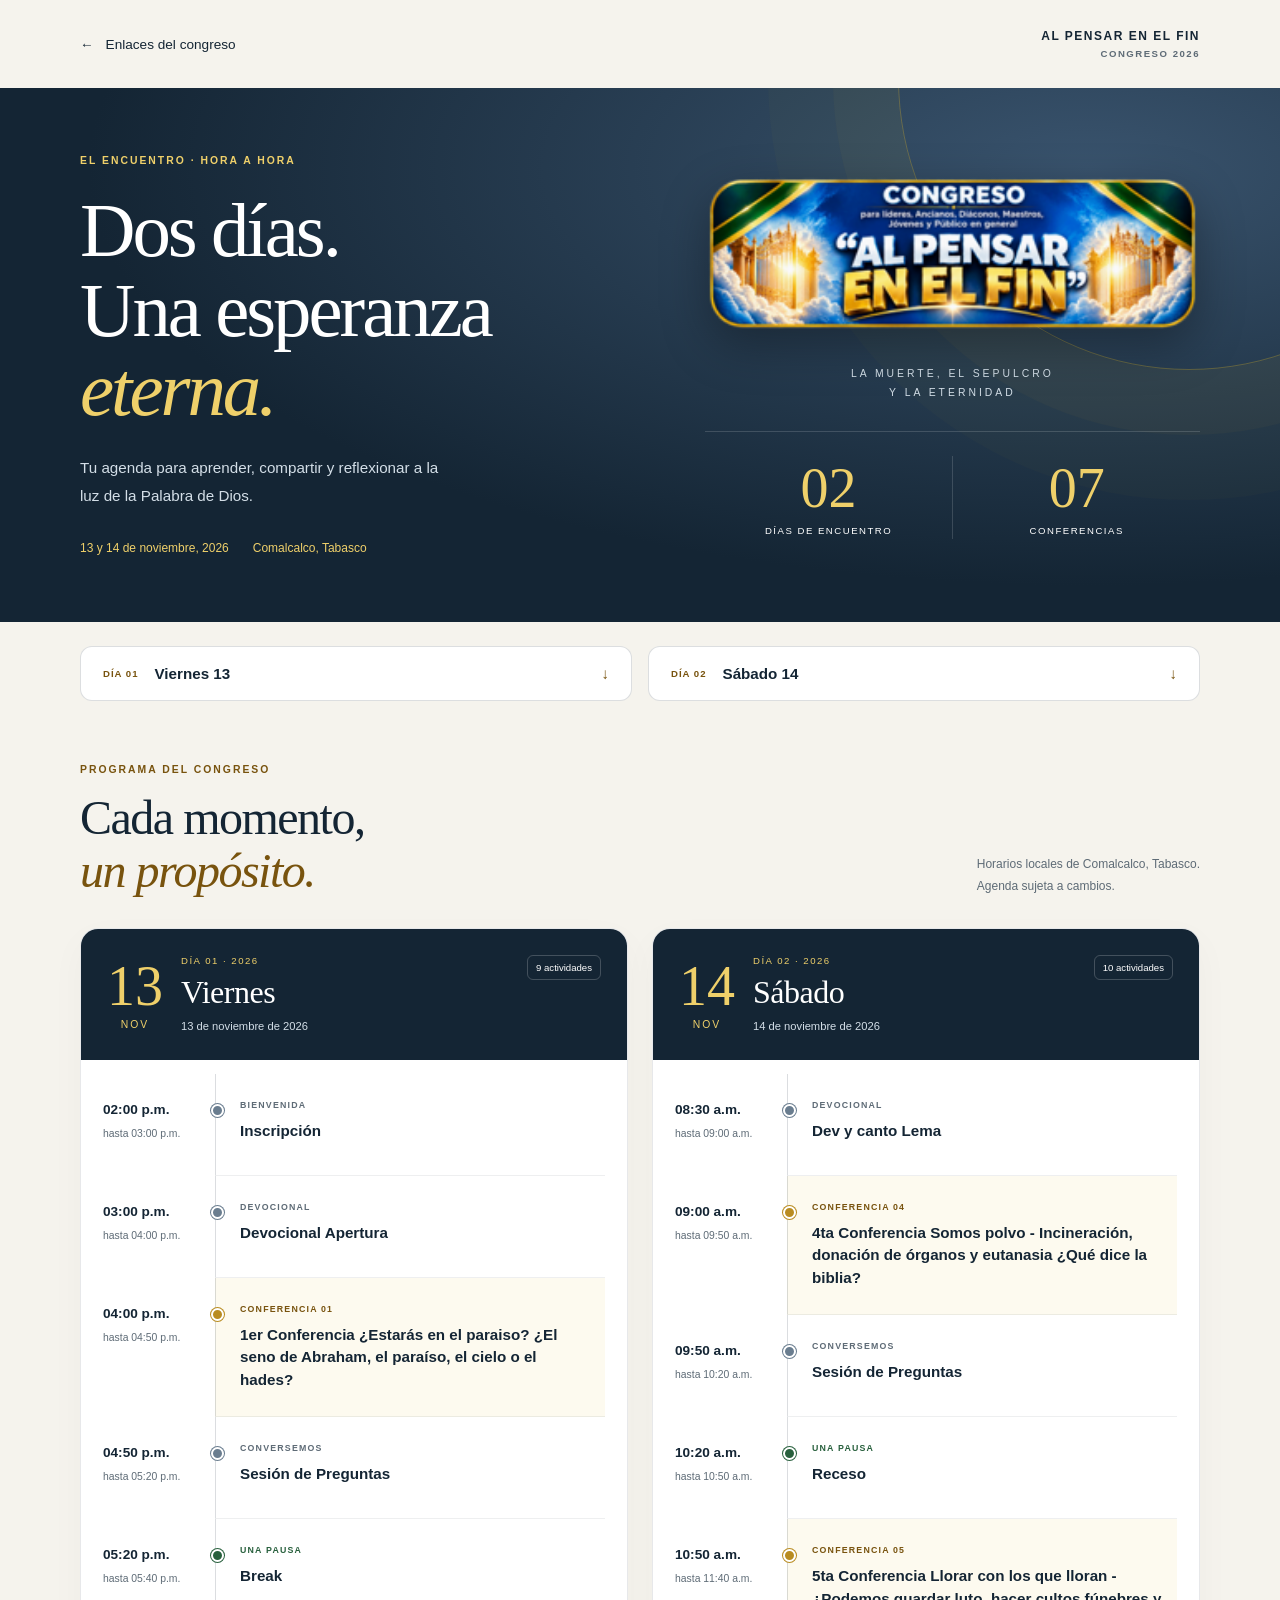
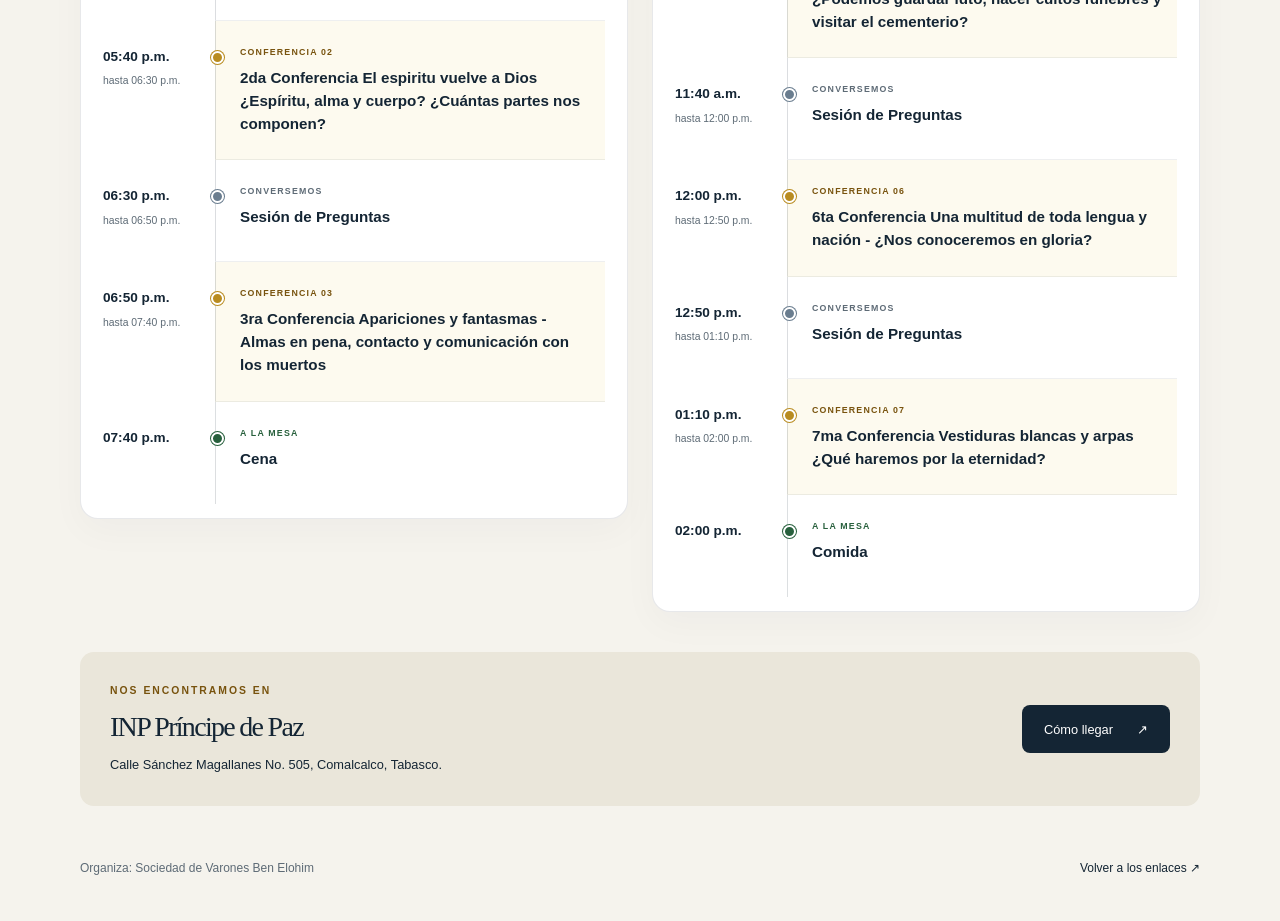
==== commit 94670e6c: "Agenda updated" ====
--- a/agenda.html
+++ b/agenda.html
@@ -43,12 +43,12 @@
           <ol class="program-timeline">
             <li><div class="program-hours"><time datetime="2026-11-13T14:00:00-06:00">02:00 p.m.</time><span>hasta <time datetime="2026-11-13T15:00:00-06:00">03:00 p.m.</time></span></div><div class="program-activity"><span class="program-category">BIENVENIDA</span><h3>Inscripción</h3></div></li>
             <li><div class="program-hours"><time datetime="2026-11-13T15:00:00-06:00">03:00 p.m.</time><span>hasta <time datetime="2026-11-13T16:00:00-06:00">04:00 p.m.</time></span></div><div class="program-activity"><span class="program-category">DEVOCIONAL</span><h3>Devocional Apertura</h3></div></li>
-            <li class="program-conference"><div class="program-hours"><time datetime="2026-11-13T16:00:00-06:00">04:00 p.m.</time><span>hasta <time datetime="2026-11-13T16:50:00-06:00">04:50 p.m.</time></span></div><div class="program-activity"><span class="program-category">CONFERENCIA 01</span><h3>1er Conferencia</h3></div></li>
+            <li class="program-conference"><div class="program-hours"><time datetime="2026-11-13T16:00:00-06:00">04:00 p.m.</time><span>hasta <time datetime="2026-11-13T16:50:00-06:00">04:50 p.m.</time></span></div><div class="program-activity"><span class="program-category">CONFERENCIA 01</span><h3>1er Conferencia ¿Estarás en el paraiso? ¿El seno de Abraham, el paraíso, el cielo o el hades?</h3></div></li>
             <li><div class="program-hours"><time datetime="2026-11-13T16:50:00-06:00">04:50 p.m.</time><span>hasta <time datetime="2026-11-13T17:20:00-06:00">05:20 p.m.</time></span></div><div class="program-activity"><span class="program-category">CONVERSEMOS</span><h3>Sesión de Preguntas</h3></div></li>
             <li class="program-break"><div class="program-hours"><time datetime="2026-11-13T17:20:00-06:00">05:20 p.m.</time><span>hasta <time datetime="2026-11-13T17:40:00-06:00">05:40 p.m.</time></span></div><div class="program-activity"><span class="program-category">UNA PAUSA</span><h3>Break</h3></div></li>
-            <li class="program-conference"><div class="program-hours"><time datetime="2026-11-13T17:40:00-06:00">05:40 p.m.</time><span>hasta <time datetime="2026-11-13T18:30:00-06:00">06:30 p.m.</time></span></div><div class="program-activity"><span class="program-category">CONFERENCIA 02</span><h3>2da Conferencia</h3></div></li>
+            <li class="program-conference"><div class="program-hours"><time datetime="2026-11-13T17:40:00-06:00">05:40 p.m.</time><span>hasta <time datetime="2026-11-13T18:30:00-06:00">06:30 p.m.</time></span></div><div class="program-activity"><span class="program-category">CONFERENCIA 02</span><h3>2da Conferencia El espiritu vuelve a Dios ¿Espíritu, alma y cuerpo? ¿Cuántas partes nos componen?</h3></div></li>
             <li><div class="program-hours"><time datetime="2026-11-13T18:30:00-06:00">06:30 p.m.</time><span>hasta <time datetime="2026-11-13T18:50:00-06:00">06:50 p.m.</time></span></div><div class="program-activity"><span class="program-category">CONVERSEMOS</span><h3>Sesión de Preguntas</h3></div></li>
-            <li class="program-conference"><div class="program-hours"><time datetime="2026-11-13T18:50:00-06:00">06:50 p.m.</time><span>hasta <time datetime="2026-11-13T19:40:00-06:00">07:40 p.m.</time></span></div><div class="program-activity"><span class="program-category">CONFERENCIA 03</span><h3>3ra Conferencia</h3></div></li>
+            <li class="program-conference"><div class="program-hours"><time datetime="2026-11-13T18:50:00-06:00">06:50 p.m.</time><span>hasta <time datetime="2026-11-13T19:40:00-06:00">07:40 p.m.</time></span></div><div class="program-activity"><span class="program-category">CONFERENCIA 03</span><h3>3ra Conferencia Apariciones y fantasmas -  Almas en pena, contacto y comunicación con los muertos</h3></div></li>
             <li class="program-break"><div class="program-hours"><time datetime="2026-11-13T19:40:00-06:00">07:40 p.m.</time></div><div class="program-activity"><span class="program-category">A LA MESA</span><h3>Cena</h3></div></li>
           </ol>
         </section>
@@ -56,14 +56,14 @@
           <header class="program-day-header"><div class="program-day-number" aria-hidden="true">14<span>NOV</span></div><div><p>DÍA 02 · 2026</p><h2 id="sabado-title">Sábado</h2><time datetime="2026-11-14">14 de noviembre de 2026</time></div><span class="program-day-total">10 actividades</span></header>
           <ol class="program-timeline">
             <li><div class="program-hours"><time datetime="2026-11-14T08:30:00-06:00">08:30 a.m.</time><span>hasta <time datetime="2026-11-14T09:00:00-06:00">09:00 a.m.</time></span></div><div class="program-activity"><span class="program-category">DEVOCIONAL</span><h3>Dev y canto Lema</h3></div></li>
-            <li class="program-conference"><div class="program-hours"><time datetime="2026-11-14T09:00:00-06:00">09:00 a.m.</time><span>hasta <time datetime="2026-11-14T09:50:00-06:00">09:50 a.m.</time></span></div><div class="program-activity"><span class="program-category">CONFERENCIA 04</span><h3>4ta Conferencia</h3></div></li>
+            <li class="program-conference"><div class="program-hours"><time datetime="2026-11-14T09:00:00-06:00">09:00 a.m.</time><span>hasta <time datetime="2026-11-14T09:50:00-06:00">09:50 a.m.</time></span></div><div class="program-activity"><span class="program-category">CONFERENCIA 04</span><h3>4ta Conferencia Somos polvo - Incineración, donación de órganos y eutanasia ¿Qué dice la biblia?</h3></div></li>
             <li><div class="program-hours"><time datetime="2026-11-14T09:50:00-06:00">09:50 a.m.</time><span>hasta <time datetime="2026-11-14T10:20:00-06:00">10:20 a.m.</time></span></div><div class="program-activity"><span class="program-category">CONVERSEMOS</span><h3>Sesión de Preguntas</h3></div></li>
             <li class="program-break"><div class="program-hours"><time datetime="2026-11-14T10:20:00-06:00">10:20 a.m.</time><span>hasta <time datetime="2026-11-14T10:50:00-06:00">10:50 a.m.</time></span></div><div class="program-activity"><span class="program-category">UNA PAUSA</span><h3>Receso</h3></div></li>
-            <li class="program-conference"><div class="program-hours"><time datetime="2026-11-14T10:50:00-06:00">10:50 a.m.</time><span>hasta <time datetime="2026-11-14T11:40:00-06:00">11:40 a.m.</time></span></div><div class="program-activity"><span class="program-category">CONFERENCIA 05</span><h3>5ta Conferencia</h3></div></li>
+            <li class="program-conference"><div class="program-hours"><time datetime="2026-11-14T10:50:00-06:00">10:50 a.m.</time><span>hasta <time datetime="2026-11-14T11:40:00-06:00">11:40 a.m.</time></span></div><div class="program-activity"><span class="program-category">CONFERENCIA 05</span><h3>5ta Conferencia Llorar con los que lloran - ¿Podemos guardar luto, hacer cultos fúnebres y visitar el cementerio?</h3></div></li>
             <li><div class="program-hours"><time datetime="2026-11-14T11:40:00-06:00">11:40 a.m.</time><span>hasta <time datetime="2026-11-14T12:00:00-06:00">12:00 p.m.</time></span></div><div class="program-activity"><span class="program-category">CONVERSEMOS</span><h3>Sesión de Preguntas</h3></div></li>
-            <li class="program-conference"><div class="program-hours"><time datetime="2026-11-14T12:00:00-06:00">12:00 p.m.</time><span>hasta <time datetime="2026-11-14T12:50:00-06:00">12:50 p.m.</time></span></div><div class="program-activity"><span class="program-category">CONFERENCIA 06</span><h3>6ta Conferencia</h3></div></li>
+            <li class="program-conference"><div class="program-hours"><time datetime="2026-11-14T12:00:00-06:00">12:00 p.m.</time><span>hasta <time datetime="2026-11-14T12:50:00-06:00">12:50 p.m.</time></span></div><div class="program-activity"><span class="program-category">CONFERENCIA 06</span><h3>6ta Conferencia Una multitud de toda lengua y nación - ¿Nos conoceremos en gloria?</h3></div></li>
             <li><div class="program-hours"><time datetime="2026-11-14T12:50:00-06:00">12:50 p.m.</time><span>hasta <time datetime="2026-11-14T13:10:00-06:00">01:10 p.m.</time></span></div><div class="program-activity"><span class="program-category">CONVERSEMOS</span><h3>Sesión de Preguntas</h3></div></li>
-            <li class="program-conference"><div class="program-hours"><time datetime="2026-11-14T13:10:00-06:00">01:10 p.m.</time><span>hasta <time datetime="2026-11-14T14:00:00-06:00">02:00 p.m.</time></span></div><div class="program-activity"><span class="program-category">CONFERENCIA 07</span><h3>7ma Conferencia</h3></div></li>
+            <li class="program-conference"><div class="program-hours"><time datetime="2026-11-14T13:10:00-06:00">01:10 p.m.</time><span>hasta <time datetime="2026-11-14T14:00:00-06:00">02:00 p.m.</time></span></div><div class="program-activity"><span class="program-category">CONFERENCIA 07</span><h3>7ma Conferencia Vestiduras blancas y arpas ¿Qué haremos por la eternidad?</h3></div></li>
             <li class="program-break"><div class="program-hours"><time datetime="2026-11-14T14:00:00-06:00">02:00 p.m.</time></div><div class="program-activity"><span class="program-category">A LA MESA</span><h3>Comida</h3></div></li>
           </ol>
         </section>
